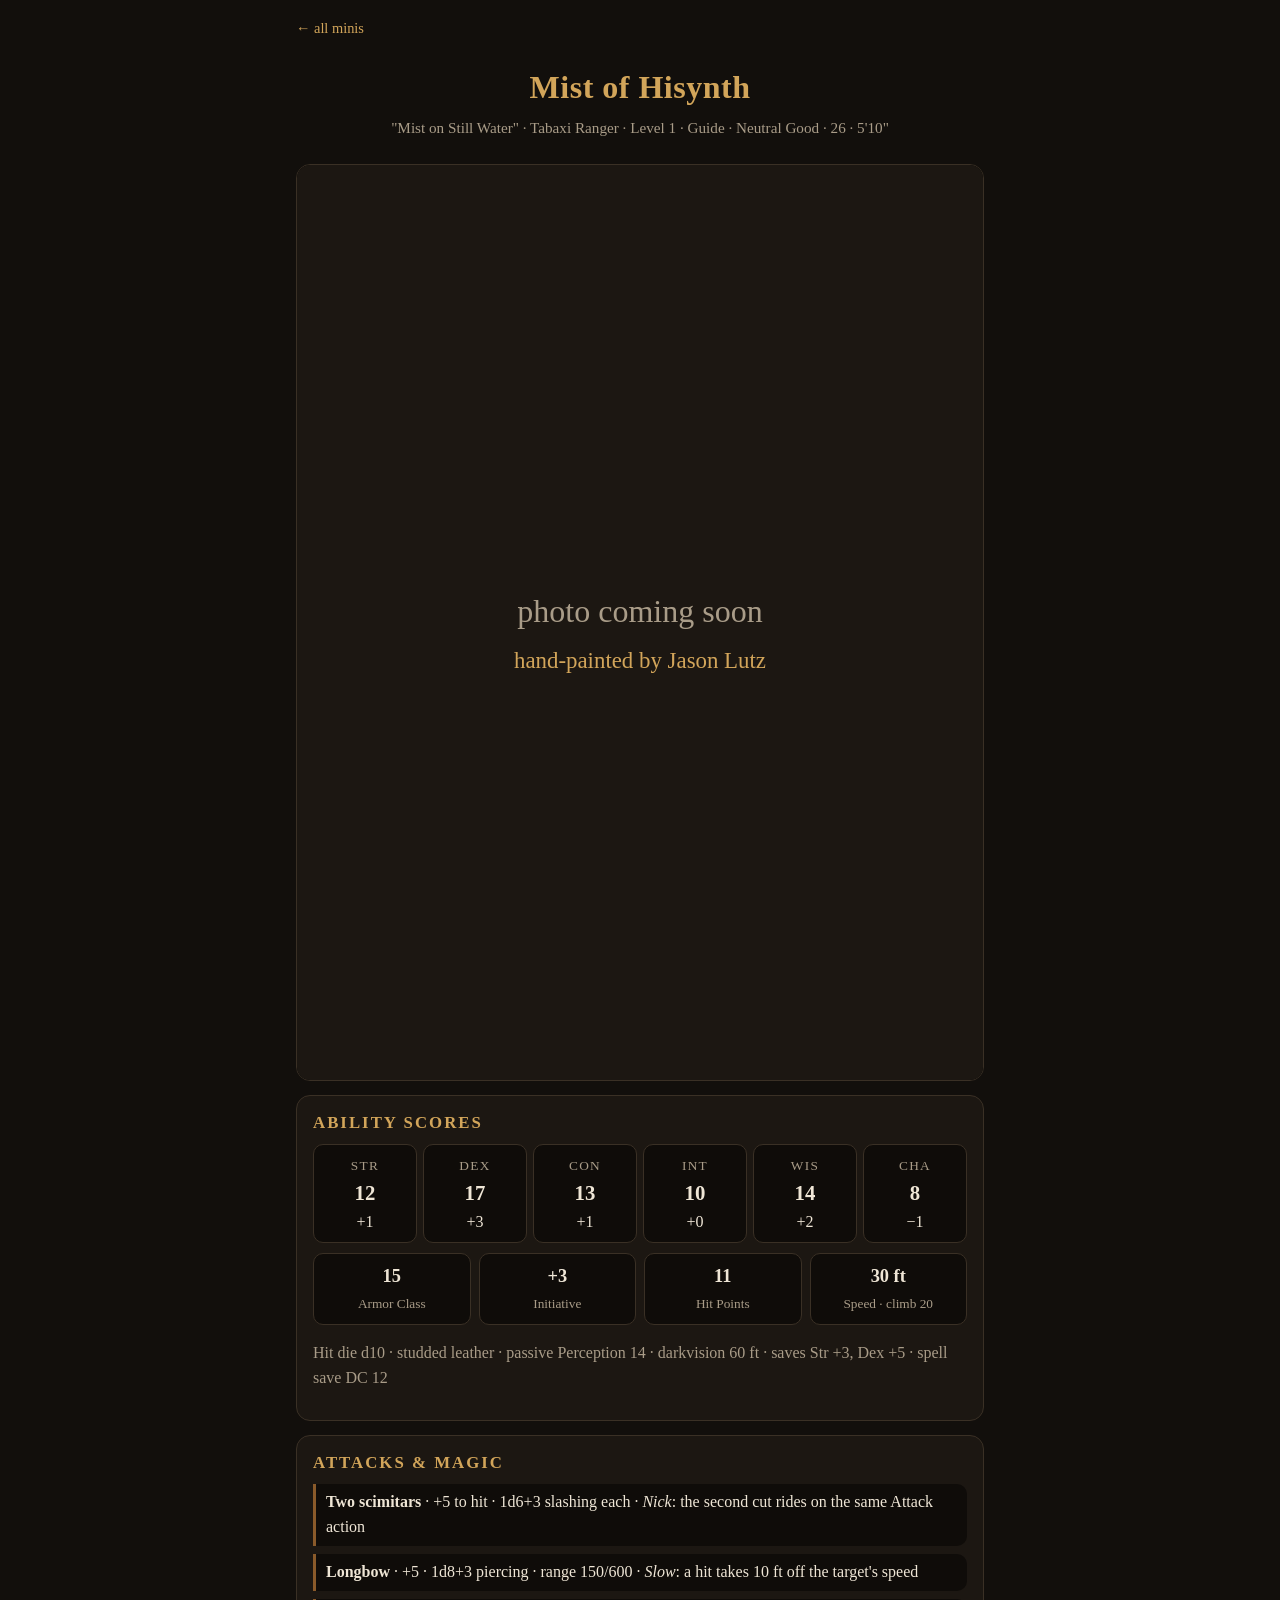
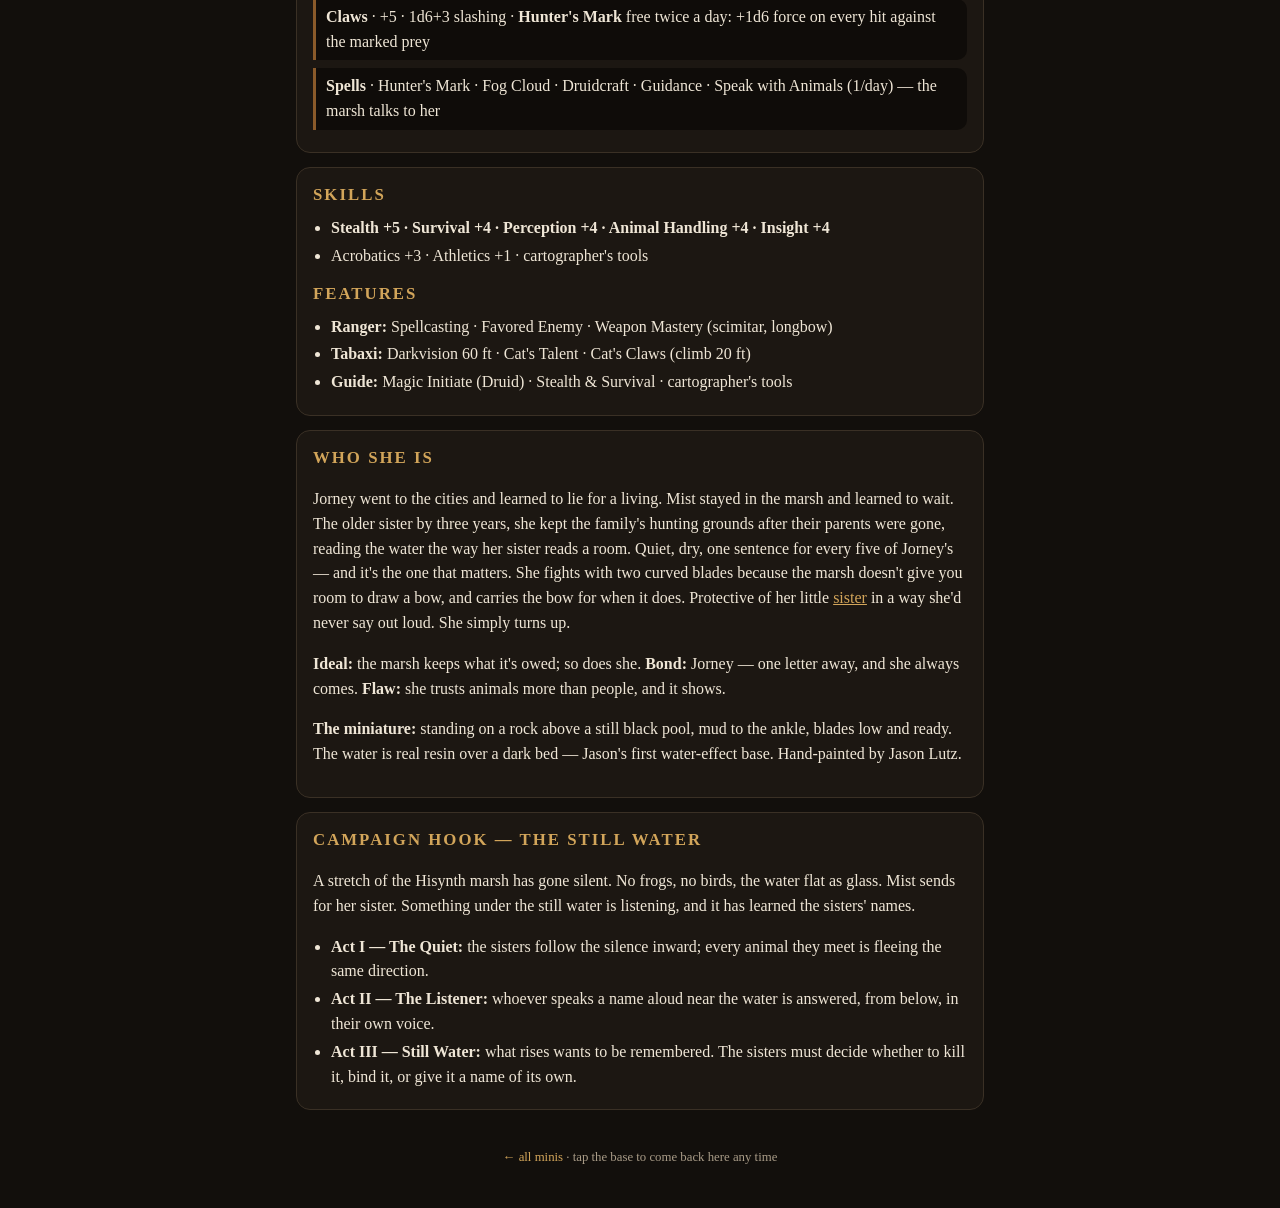
==== mist/index.html @ 2d6fec46 "The Minis — hand-painted miniature dossiers (Jorney + Mist of Hisynth)" ====
<!doctype html><html lang="en"><head><meta charset="utf-8"><meta name="viewport" content="width=device-width,initial-scale=1">
<title>Mist of Hisynth</title><link rel="stylesheet" href="../assets/style.css"></head><body><div class="wrap">
<a class="back" href="../">← all minis</a>
<header class="hero"><h1>Mist of Hisynth</h1><div class="sub">"Mist on Still Water" · Tabaxi Ranger · Level 1 · Guide · Neutral Good · 26 · 5'10"</div></header>
<div class="photos"><img class="photo" src="../assets/placeholder.svg" alt="Mist, painted miniature"></div>
<div class="card"><h2>Ability scores</h2><div class="stats">
<div class="stat"><small>STR</small><b>12</b>+1</div><div class="stat"><small>DEX</small><b>17</b>+3</div><div class="stat"><small>CON</small><b>13</b>+1</div>
<div class="stat"><small>INT</small><b>10</b>+0</div><div class="stat"><small>WIS</small><b>14</b>+2</div><div class="stat"><small>CHA</small><b>8</b>−1</div></div>
<div class="row"><div class="pill"><b>15</b><small>Armor Class</small></div><div class="pill"><b>+3</b><small>Initiative</small></div><div class="pill"><b>11</b><small>Hit Points</small></div><div class="pill"><b>30 ft</b><small>Speed · climb 20</small></div></div>
<p class="quiet">Hit die d10 · studded leather · passive Perception 14 · darkvision 60 ft · saves Str +3, Dex +5 · spell save DC 12</p></div>
<div class="card"><h2>Attacks &amp; magic</h2>
<div class="att"><b>Two scimitars</b> · +5 to hit · 1d6+3 slashing each · <i>Nick</i>: the second cut rides on the same Attack action</div>
<div class="att"><b>Longbow</b> · +5 · 1d8+3 piercing · range 150/600 · <i>Slow</i>: a hit takes 10 ft off the target's speed</div>
<div class="att"><b>Claws</b> · +5 · 1d6+3 slashing · <b>Hunter's Mark</b> free twice a day: +1d6 force on every hit against the marked prey</div>
<div class="att"><b>Spells</b> · Hunter's Mark · Fog Cloud · Druidcraft · Guidance · Speak with Animals (1/day) — the marsh talks to her</div></div>
<div class="card"><h2>Skills</h2><ul><li><b>Stealth +5 · Survival +4 · Perception +4 · Animal Handling +4 · Insight +4</b></li><li>Acrobatics +3 · Athletics +1 · cartographer's tools</li></ul>
<h2 style="margin-top:12px">Features</h2><ul><li><b>Ranger:</b> Spellcasting · Favored Enemy · Weapon Mastery (scimitar, longbow)</li><li><b>Tabaxi:</b> Darkvision 60 ft · Cat's Talent · Cat's Claws (climb 20 ft)</li><li><b>Guide:</b> Magic Initiate (Druid) · Stealth &amp; Survival · cartographer's tools</li></ul></div>
<div class="card"><h2>Who she is</h2><p>Jorney went to the cities and learned to lie for a living. Mist stayed in the marsh and learned to wait. The older sister by three years, she kept the family's hunting grounds after their parents were gone, reading the water the way her sister reads a room. Quiet, dry, one sentence for every five of Jorney's — and it's the one that matters. She fights with two curved blades because the marsh doesn't give you room to draw a bow, and carries the bow for when it does. Protective of her little <a href="../jorney/" style="color:var(--gold)">sister</a> in a way she'd never say out loud. She simply turns up.</p>
<p><b>Ideal:</b> the marsh keeps what it's owed; so does she. <b>Bond:</b> Jorney — one letter away, and she always comes. <b>Flaw:</b> she trusts animals more than people, and it shows.</p>
<p><b>The miniature:</b> standing on a rock above a still black pool, mud to the ankle, blades low and ready. The water is real resin over a dark bed — Jason's first water-effect base. Hand-painted by Jason Lutz.</p></div>
<div class="card"><h2>Campaign hook — The Still Water</h2><p>A stretch of the Hisynth marsh has gone silent. No frogs, no birds, the water flat as glass. Mist sends for her sister. Something under the still water is listening, and it has learned the sisters' names.</p>
<ul><li><b>Act I — The Quiet:</b> the sisters follow the silence inward; every animal they meet is fleeing the same direction.</li><li><b>Act II — The Listener:</b> whoever speaks a name aloud near the water is answered, from below, in their own voice.</li><li><b>Act III — Still Water:</b> what rises wants to be remembered. The sisters must decide whether to kill it, bind it, or give it a name of its own.</li></ul></div>
<footer><a href="../">← all minis</a> · tap the base to come back here any time</footer></div></body></html>
---- assets/style.css ----
:root{--bg:#120f0c;--card:#1c1712;--ink:#efe6d6;--dim:#a99c88;--gold:#d2a55a;--line:#3a3025;--accent:#8a5a2a}
*{box-sizing:border-box}body{margin:0;background:var(--bg);color:var(--ink);font:16px/1.55 Georgia,"Times New Roman",serif}
.wrap{max-width:720px;margin:0 auto;padding:16px}
header.hero{text-align:center;padding:22px 0 10px}header.hero h1{margin:0;font-size:2rem;color:var(--gold);letter-spacing:.5px}
header.hero .sub{color:var(--dim);font-size:.95rem;margin-top:4px}
.photo{width:100%;border-radius:14px;border:1px solid var(--line);display:block;background:#000}
.photos{display:grid;gap:10px;grid-template-columns:repeat(auto-fit,minmax(200px,1fr));margin:14px 0}
.card{background:var(--card);border:1px solid var(--line);border-radius:14px;padding:14px 16px;margin:14px 0}
.card h2{margin:0 0 8px;font-size:1.05rem;color:var(--gold);text-transform:uppercase;letter-spacing:.12em}
.stats{display:grid;grid-template-columns:repeat(6,1fr);gap:6px;text-align:center}
.stat{background:#0f0c09;border:1px solid var(--line);border-radius:10px;padding:8px 2px}.stat b{display:block;font-size:1.3rem}.stat small{color:var(--dim);letter-spacing:.1em}
.row{display:grid;grid-template-columns:repeat(auto-fit,minmax(130px,1fr));gap:8px;margin-top:10px}
.pill{background:#0f0c09;border:1px solid var(--line);border-radius:10px;padding:8px;text-align:center}.pill b{display:block;font-size:1.15rem}.pill small{color:var(--dim)}
ul{padding-left:18px;margin:6px 0}li{margin:3px 0}.quiet{color:var(--dim)}
.att{border-left:3px solid var(--accent);padding:6px 10px;margin:8px 0;background:#0f0c09;border-radius:0 10px 10px 0}
footer{text-align:center;color:var(--dim);font-size:.8rem;padding:24px 0}footer a{color:var(--gold);text-decoration:none}
a.back{color:var(--gold);text-decoration:none;font-size:.9rem}
.grid{display:grid;gap:14px;grid-template-columns:repeat(auto-fit,minmax(220px,1fr))}
.tile{background:var(--card);border:1px solid var(--line);border-radius:14px;overflow:hidden;text-decoration:none;color:var(--ink)}
.tile img{width:100%;aspect-ratio:3/4;object-fit:cover;display:block;background:#000}.tile .t{padding:10px 12px}.tile .t b{color:var(--gold)}
@media (max-width:480px){.stats{grid-template-columns:repeat(3,1fr)}}
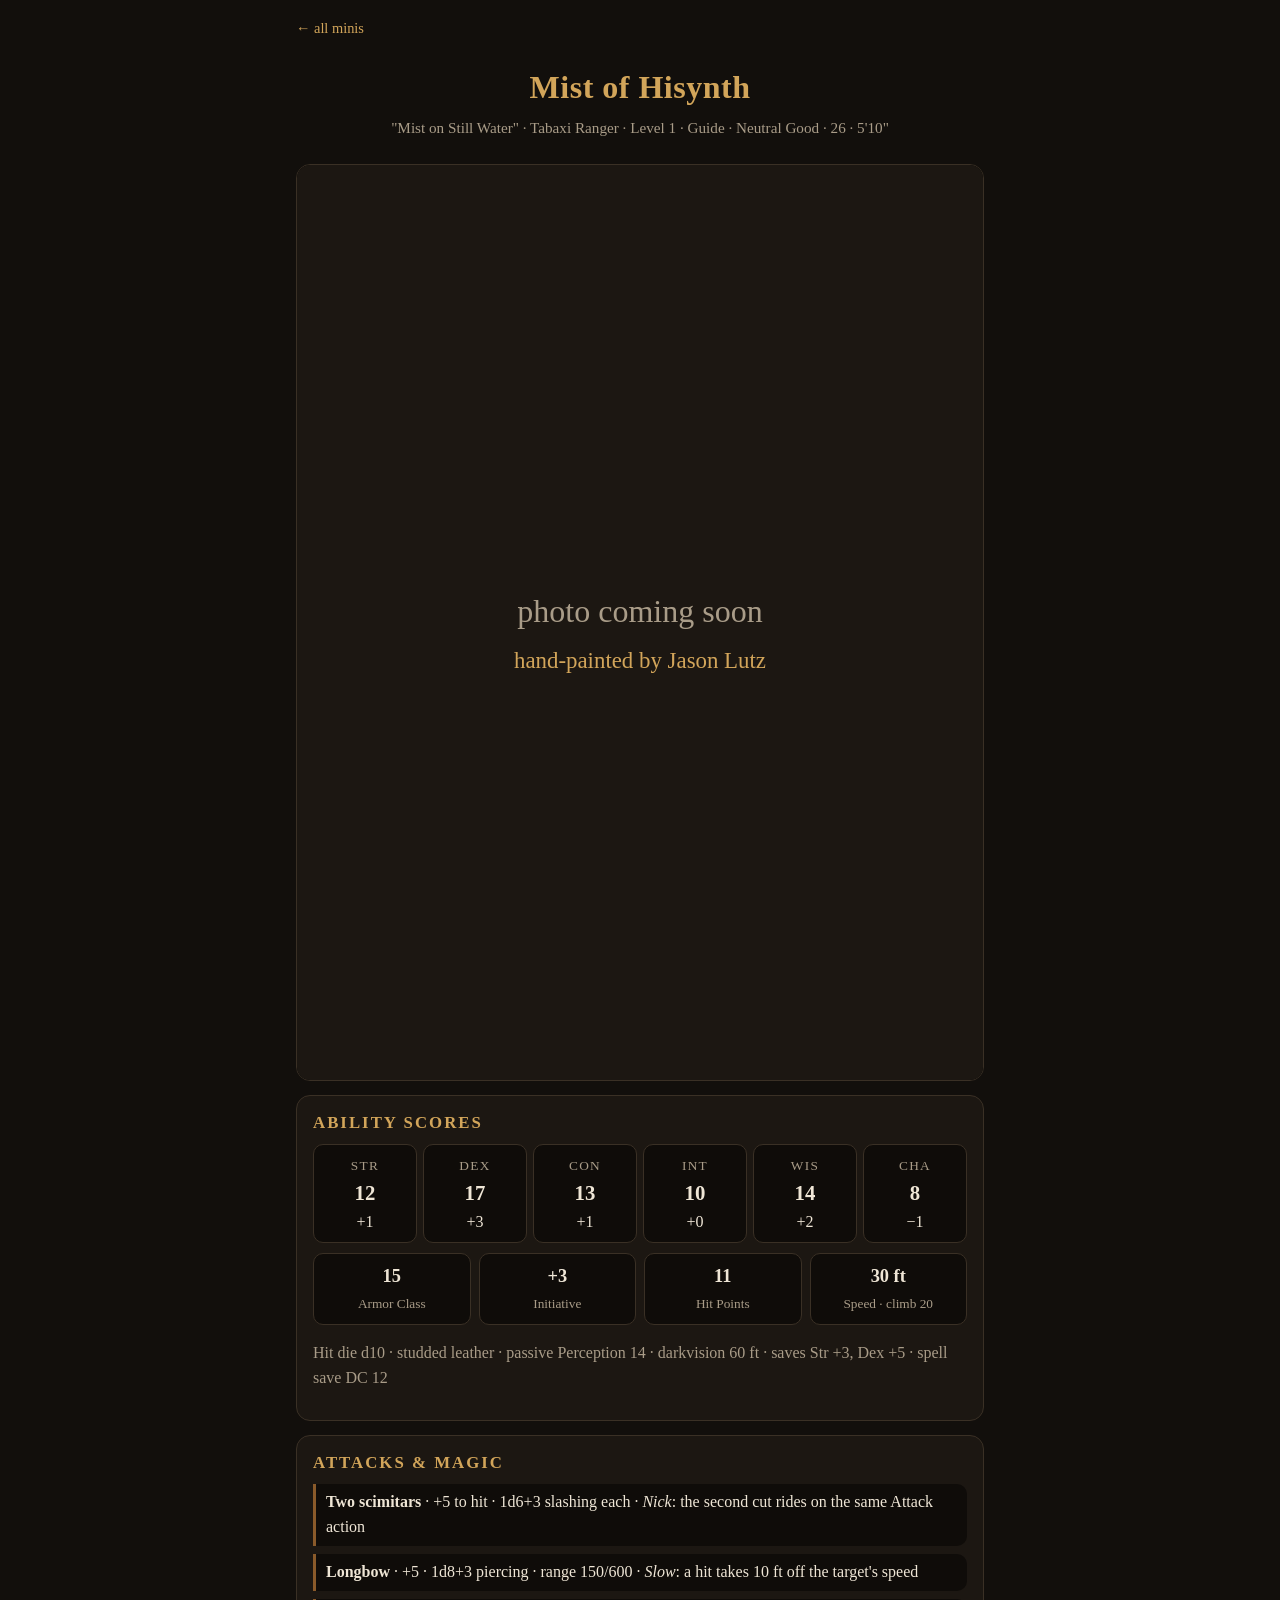
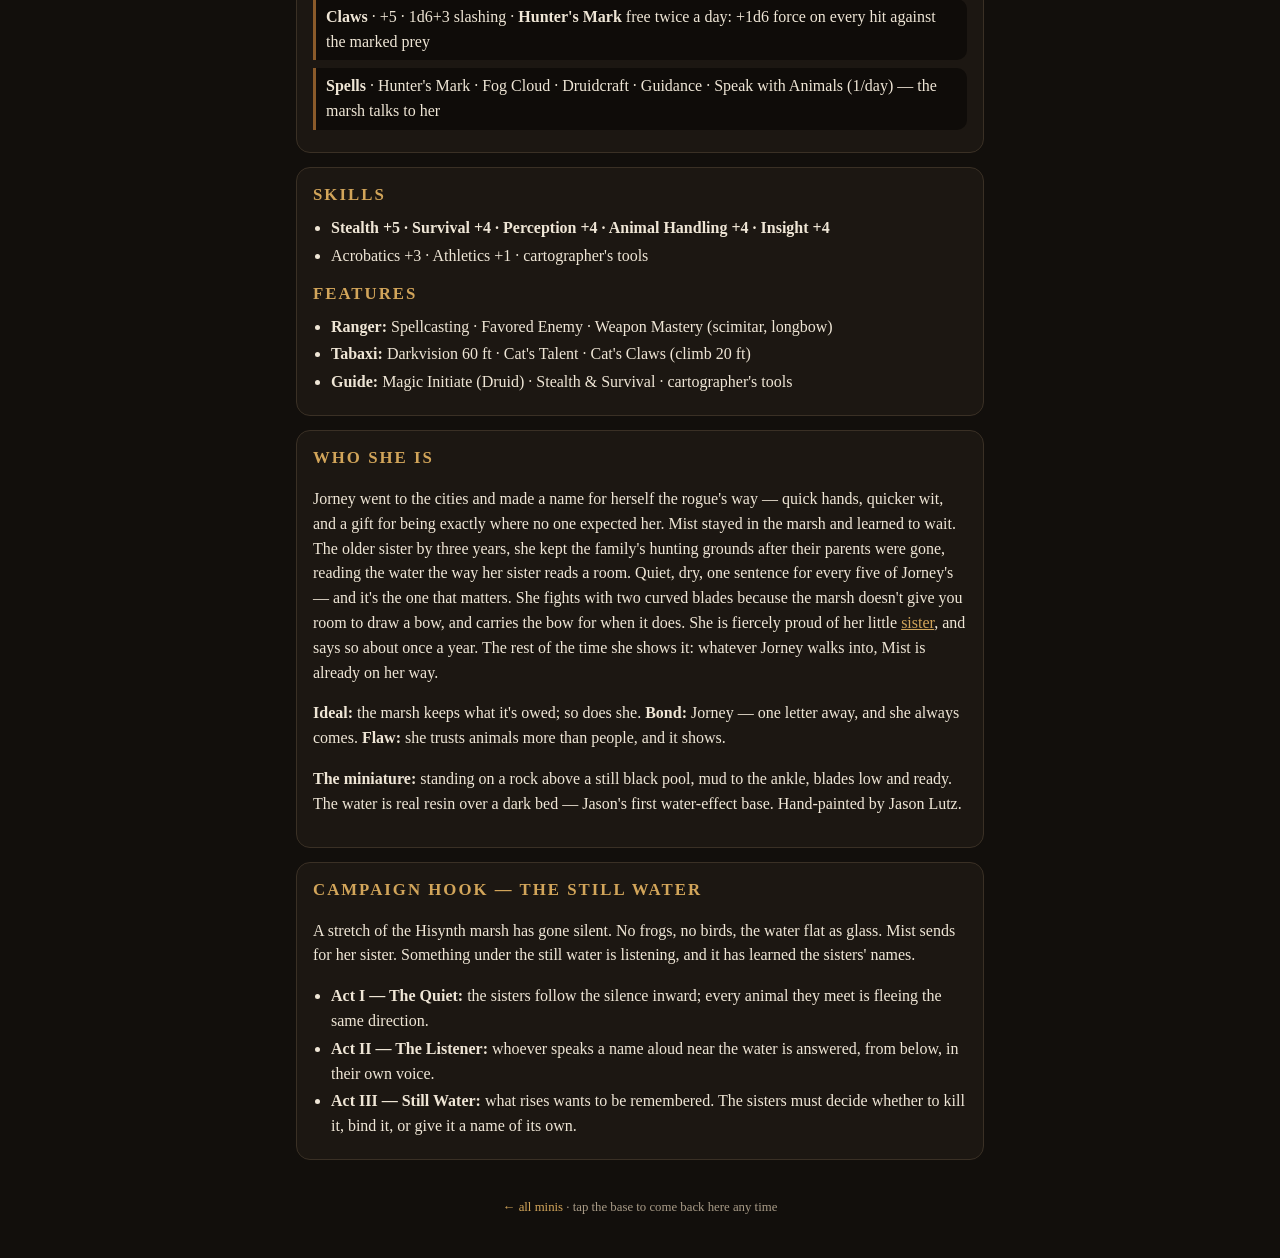
==== commit a41e2de8: "Softer, prouder sisters" ====
--- a/mist/index.html
+++ b/mist/index.html
@@ -15,7 +15,7 @@
 <div class="att"><b>Spells</b> · Hunter's Mark · Fog Cloud · Druidcraft · Guidance · Speak with Animals (1/day) — the marsh talks to her</div></div>
 <div class="card"><h2>Skills</h2><ul><li><b>Stealth +5 · Survival +4 · Perception +4 · Animal Handling +4 · Insight +4</b></li><li>Acrobatics +3 · Athletics +1 · cartographer's tools</li></ul>
 <h2 style="margin-top:12px">Features</h2><ul><li><b>Ranger:</b> Spellcasting · Favored Enemy · Weapon Mastery (scimitar, longbow)</li><li><b>Tabaxi:</b> Darkvision 60 ft · Cat's Talent · Cat's Claws (climb 20 ft)</li><li><b>Guide:</b> Magic Initiate (Druid) · Stealth &amp; Survival · cartographer's tools</li></ul></div>
-<div class="card"><h2>Who she is</h2><p>Jorney went to the cities and learned to lie for a living. Mist stayed in the marsh and learned to wait. The older sister by three years, she kept the family's hunting grounds after their parents were gone, reading the water the way her sister reads a room. Quiet, dry, one sentence for every five of Jorney's — and it's the one that matters. She fights with two curved blades because the marsh doesn't give you room to draw a bow, and carries the bow for when it does. Protective of her little <a href="../jorney/" style="color:var(--gold)">sister</a> in a way she'd never say out loud. She simply turns up.</p>
+<div class="card"><h2>Who she is</h2><p>Jorney went to the cities and made a name for herself the rogue's way — quick hands, quicker wit, and a gift for being exactly where no one expected her. Mist stayed in the marsh and learned to wait. The older sister by three years, she kept the family's hunting grounds after their parents were gone, reading the water the way her sister reads a room. Quiet, dry, one sentence for every five of Jorney's — and it's the one that matters. She fights with two curved blades because the marsh doesn't give you room to draw a bow, and carries the bow for when it does. She is fiercely proud of her little <a href="../jorney/" style="color:var(--gold)">sister</a>, and says so about once a year. The rest of the time she shows it: whatever Jorney walks into, Mist is already on her way.</p>
 <p><b>Ideal:</b> the marsh keeps what it's owed; so does she. <b>Bond:</b> Jorney — one letter away, and she always comes. <b>Flaw:</b> she trusts animals more than people, and it shows.</p>
 <p><b>The miniature:</b> standing on a rock above a still black pool, mud to the ankle, blades low and ready. The water is real resin over a dark bed — Jason's first water-effect base. Hand-painted by Jason Lutz.</p></div>
 <div class="card"><h2>Campaign hook — The Still Water</h2><p>A stretch of the Hisynth marsh has gone silent. No frogs, no birds, the water flat as glass. Mist sends for her sister. Something under the still water is listening, and it has learned the sisters' names.</p>
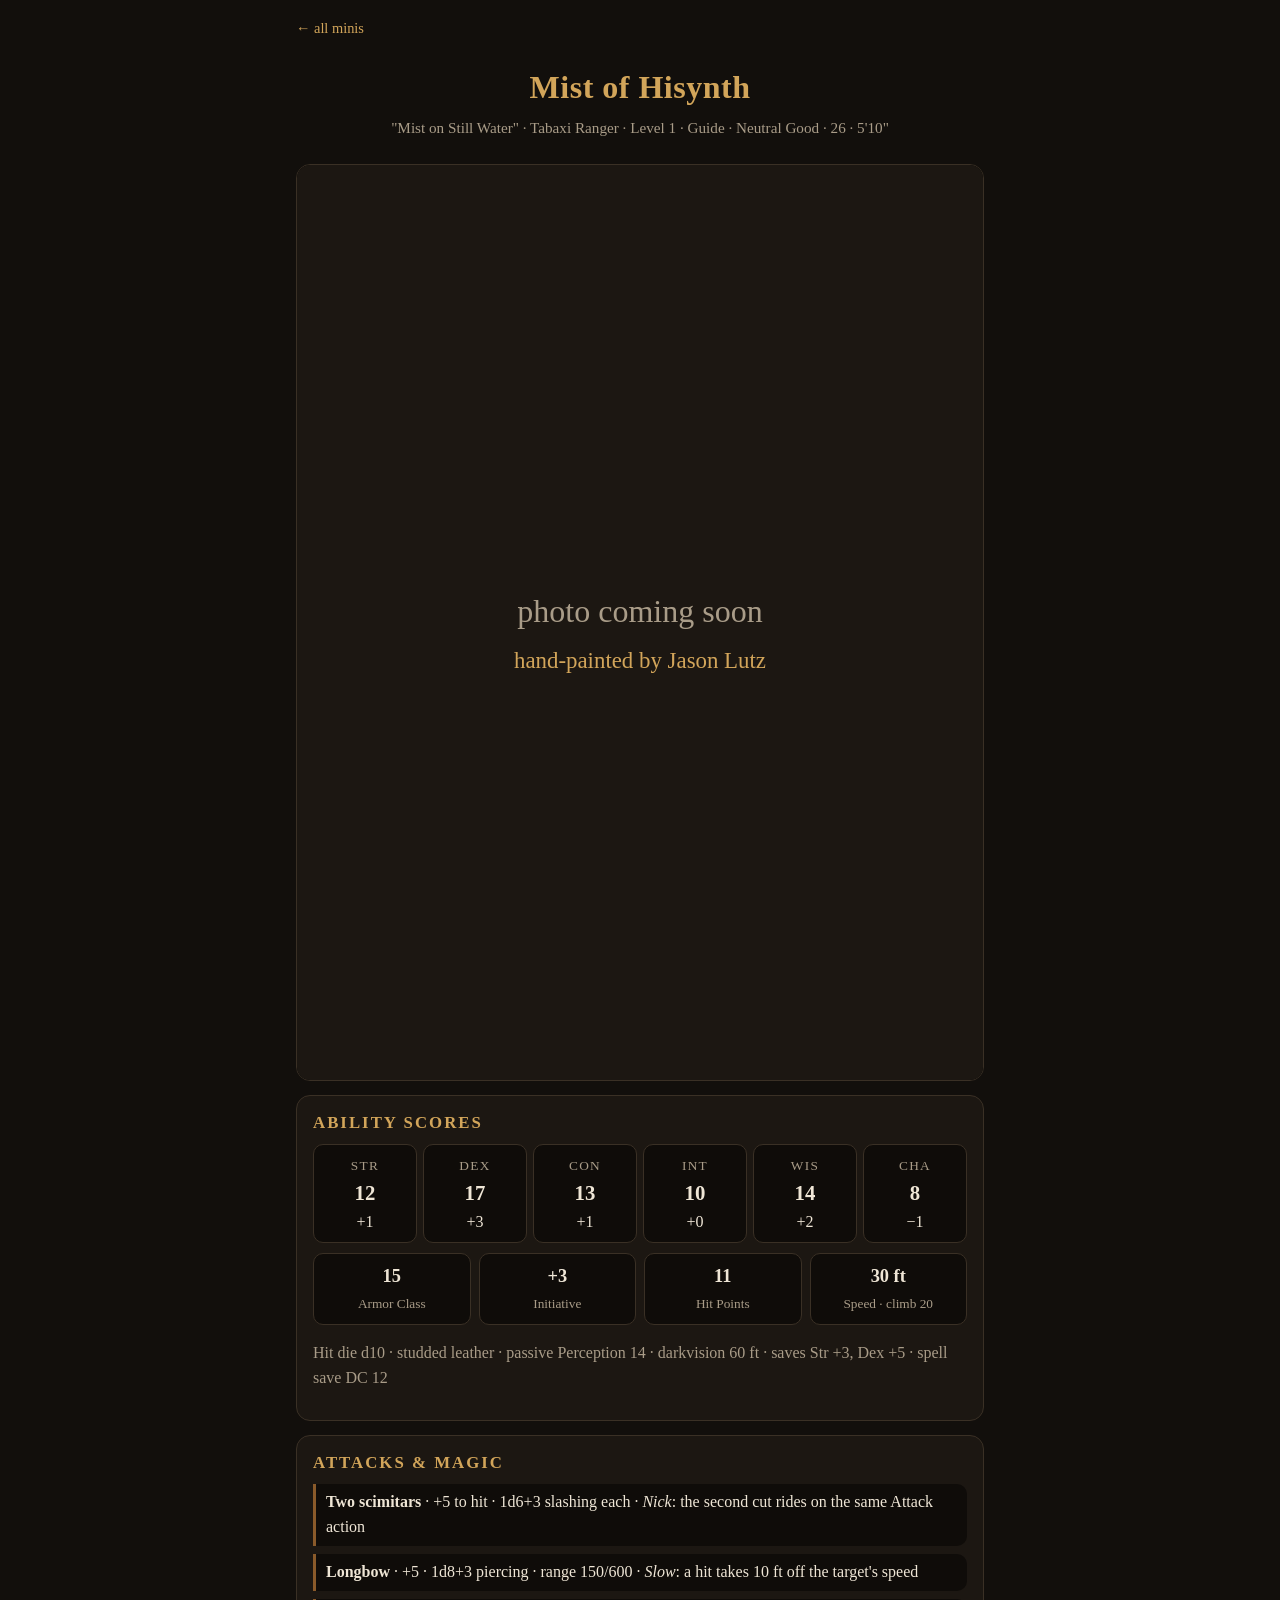
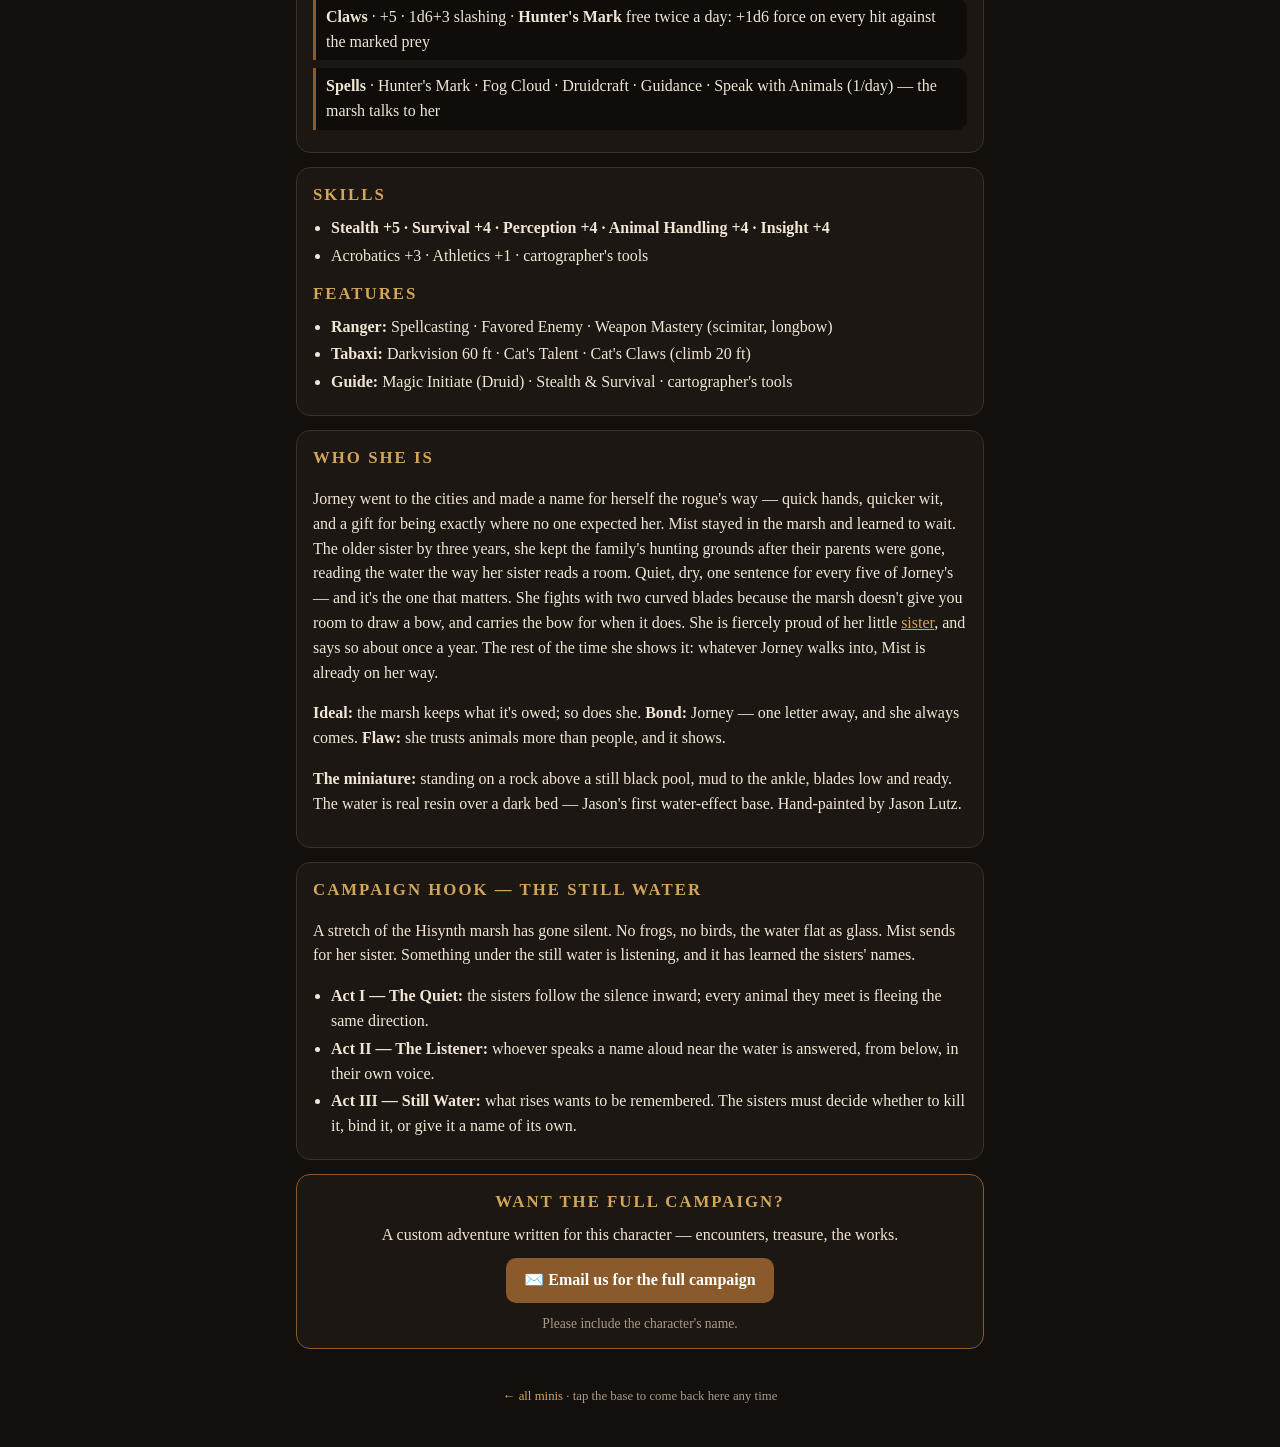
==== commit 5f0a2dc5: "Email us for the full campaign" ====
--- a/mist/index.html
+++ b/mist/index.html
@@ -20,4 +20,5 @@
 <p><b>The miniature:</b> standing on a rock above a still black pool, mud to the ankle, blades low and ready. The water is real resin over a dark bed — Jason's first water-effect base. Hand-painted by Jason Lutz.</p></div>
 <div class="card"><h2>Campaign hook — The Still Water</h2><p>A stretch of the Hisynth marsh has gone silent. No frogs, no birds, the water flat as glass. Mist sends for her sister. Something under the still water is listening, and it has learned the sisters' names.</p>
 <ul><li><b>Act I — The Quiet:</b> the sisters follow the silence inward; every animal they meet is fleeing the same direction.</li><li><b>Act II — The Listener:</b> whoever speaks a name aloud near the water is answered, from below, in their own voice.</li><li><b>Act III — Still Water:</b> what rises wants to be remembered. The sisters must decide whether to kill it, bind it, or give it a name of its own.</li></ul></div>
+<div class="card" style="text-align:center;border-color:var(--accent)"><h2>Want the full campaign?</h2><p style="margin:6px 0 10px">A custom adventure written for this character — encounters, treasure, the works.</p><a href="mailto:trambotic@gmail.com?subject=Full%20campaign%20%E2%80%94%20Mist%20of%20Hisynth&body=Character%20name%3A%20Mist%20of%20Hisynth%0A%0A" style="display:inline-block;background:var(--accent);color:#fff;text-decoration:none;padding:10px 18px;border-radius:10px;font-weight:bold">✉️ Email us for the full campaign</a><p class="quiet" style="margin:10px 0 0;font-size:.85rem">Please include the character's name.</p></div>
 <footer><a href="../">← all minis</a> · tap the base to come back here any time</footer></div></body></html>
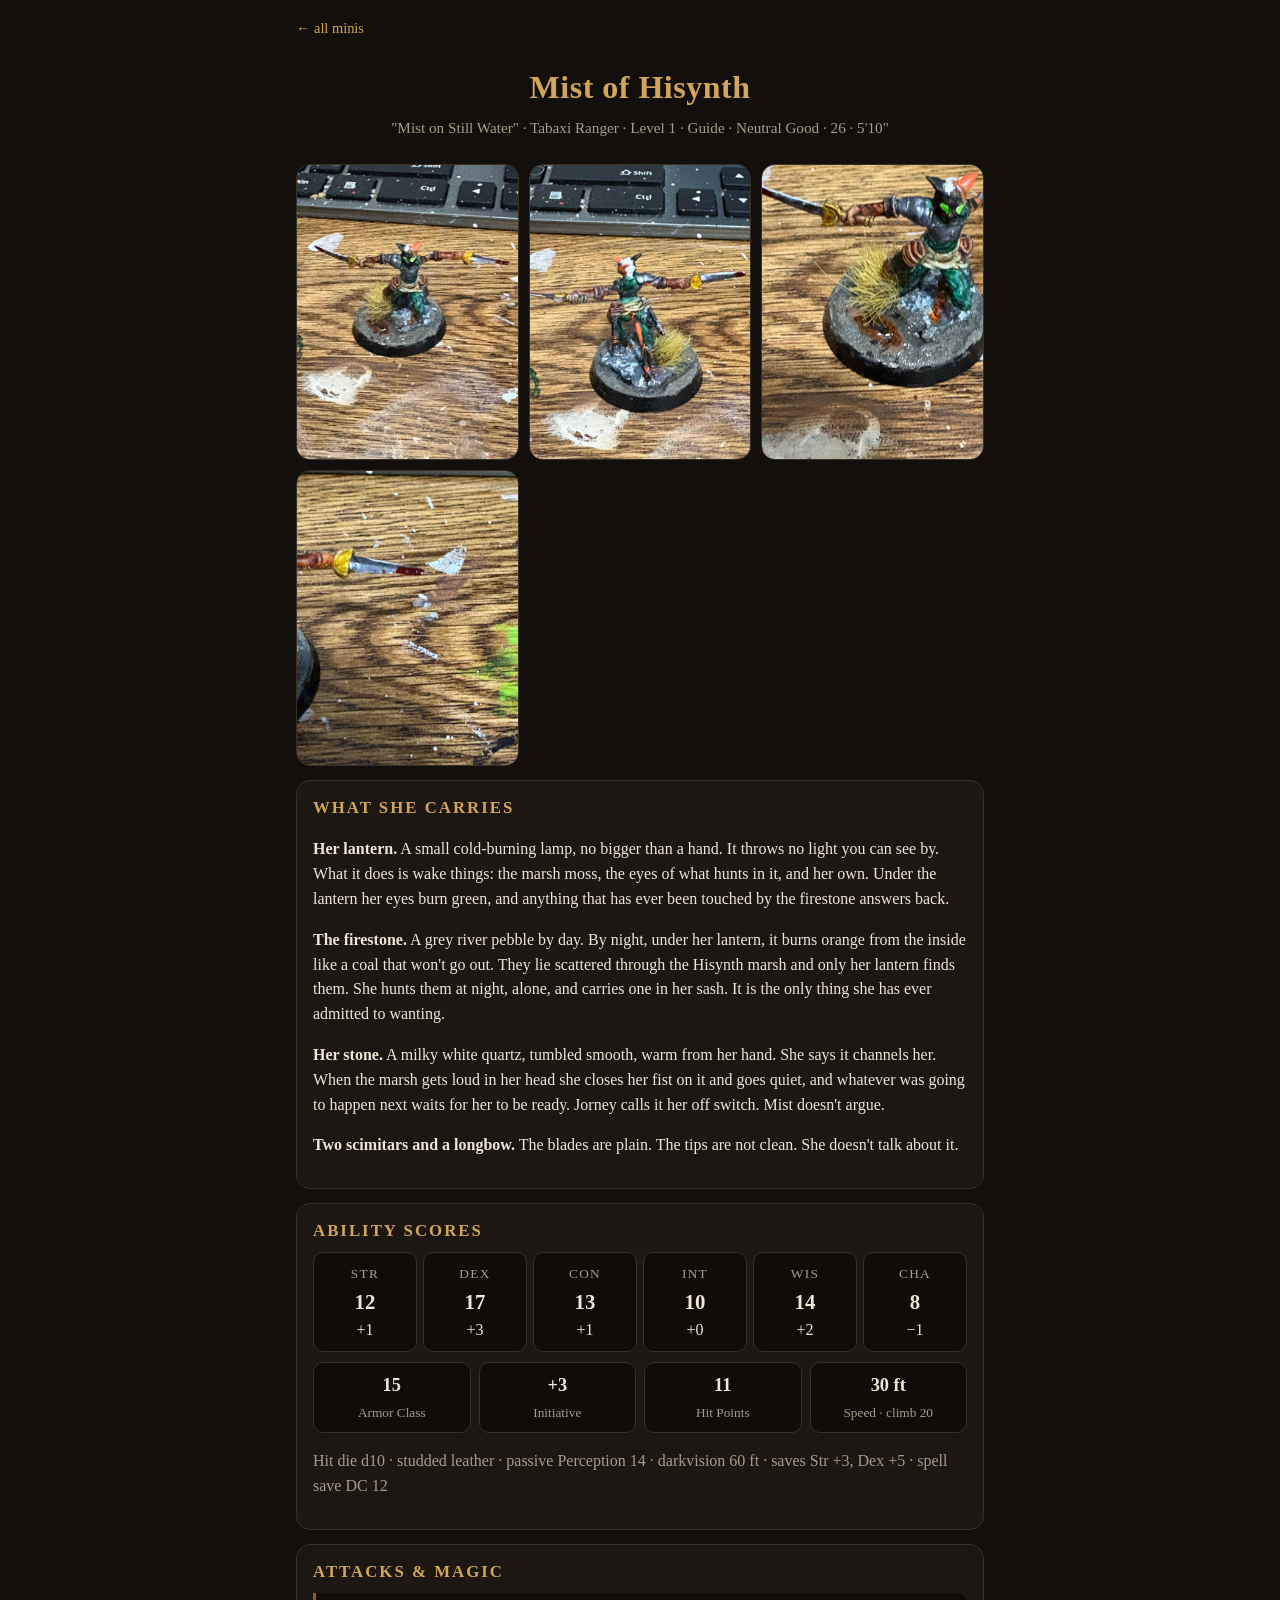
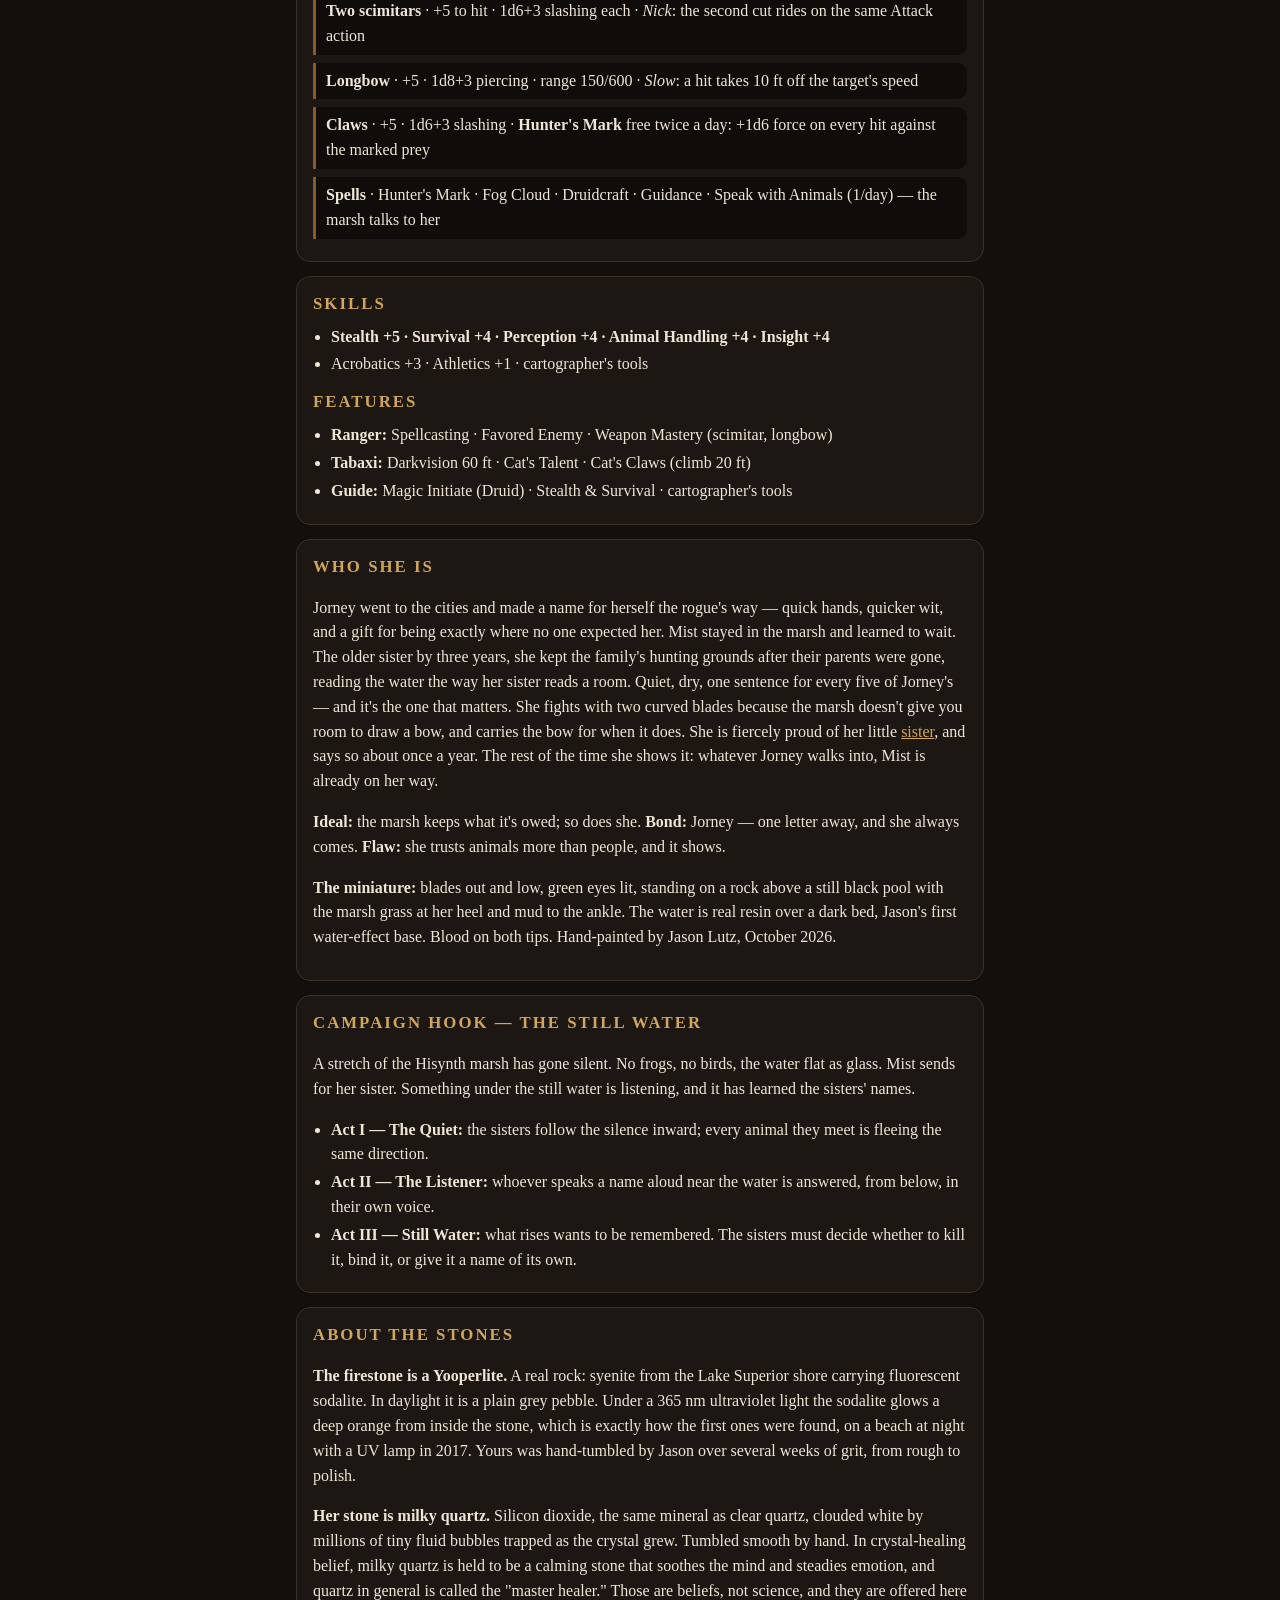
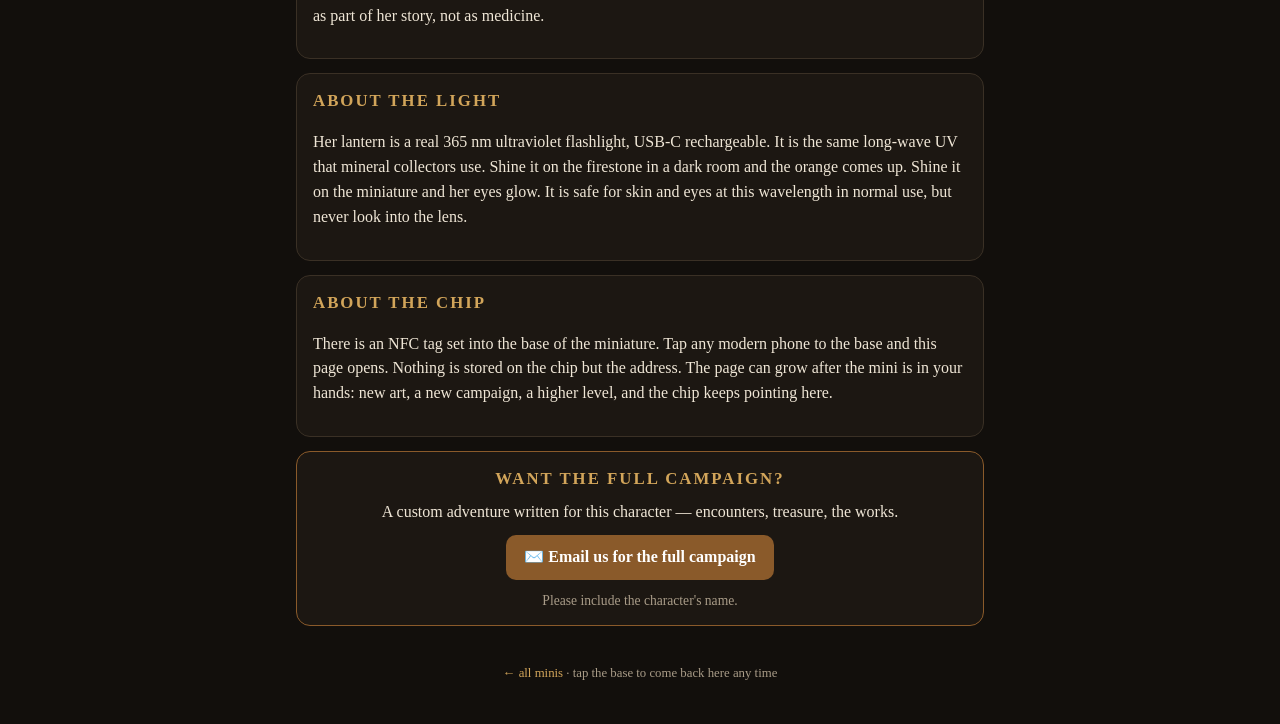
==== commit a7baff0a: "Mist of Hisynth: finished photos, what she carries, stones/light/chip sections" ====
--- a/mist/index.html
+++ b/mist/index.html
@@ -2,7 +2,12 @@
 <title>Mist of Hisynth</title><link rel="stylesheet" href="../assets/style.css"></head><body><div class="wrap">
 <a class="back" href="../">← all minis</a>
 <header class="hero"><h1>Mist of Hisynth</h1><div class="sub">"Mist on Still Water" · Tabaxi Ranger · Level 1 · Guide · Neutral Good · 26 · 5'10"</div></header>
-<div class="photos"><img class="photo" src="../assets/placeholder.svg" alt="Mist, painted miniature"></div>
+<div class="photos"><img class="photo" src="photos/mist-front.jpg" alt="Mist of Hisynth, painted miniature, blades out"><img class="photo" src="photos/mist-back.jpg" alt="Mist from behind, tail and sash"><img class="photo" src="photos/mist-base.jpg" alt="The base: marsh grass, mud and the still black pool"><img class="photo" src="photos/mist-blade.jpg" alt="Her scimitar, blooded at the tip"></div>
+<div class="card"><h2>What she carries</h2>
+<p><b>Her lantern.</b> A small cold-burning lamp, no bigger than a hand. It throws no light you can see by. What it does is wake things: the marsh moss, the eyes of what hunts in it, and her own. Under the lantern her eyes burn green, and anything that has ever been touched by the firestone answers back.</p>
+<p><b>The firestone.</b> A grey river pebble by day. By night, under her lantern, it burns orange from the inside like a coal that won't go out. They lie scattered through the Hisynth marsh and only her lantern finds them. She hunts them at night, alone, and carries one in her sash. It is the only thing she has ever admitted to wanting.</p>
+<p><b>Her stone.</b> A milky white quartz, tumbled smooth, warm from her hand. She says it channels her. When the marsh gets loud in her head she closes her fist on it and goes quiet, and whatever was going to happen next waits for her to be ready. Jorney calls it her off switch. Mist doesn't argue.</p>
+<p><b>Two scimitars and a longbow.</b> The blades are plain. The tips are not clean. She doesn't talk about it.</p></div>
 <div class="card"><h2>Ability scores</h2><div class="stats">
 <div class="stat"><small>STR</small><b>12</b>+1</div><div class="stat"><small>DEX</small><b>17</b>+3</div><div class="stat"><small>CON</small><b>13</b>+1</div>
 <div class="stat"><small>INT</small><b>10</b>+0</div><div class="stat"><small>WIS</small><b>14</b>+2</div><div class="stat"><small>CHA</small><b>8</b>−1</div></div>
@@ -17,8 +22,13 @@
 <h2 style="margin-top:12px">Features</h2><ul><li><b>Ranger:</b> Spellcasting · Favored Enemy · Weapon Mastery (scimitar, longbow)</li><li><b>Tabaxi:</b> Darkvision 60 ft · Cat's Talent · Cat's Claws (climb 20 ft)</li><li><b>Guide:</b> Magic Initiate (Druid) · Stealth &amp; Survival · cartographer's tools</li></ul></div>
 <div class="card"><h2>Who she is</h2><p>Jorney went to the cities and made a name for herself the rogue's way — quick hands, quicker wit, and a gift for being exactly where no one expected her. Mist stayed in the marsh and learned to wait. The older sister by three years, she kept the family's hunting grounds after their parents were gone, reading the water the way her sister reads a room. Quiet, dry, one sentence for every five of Jorney's — and it's the one that matters. She fights with two curved blades because the marsh doesn't give you room to draw a bow, and carries the bow for when it does. She is fiercely proud of her little <a href="../jorney/" style="color:var(--gold)">sister</a>, and says so about once a year. The rest of the time she shows it: whatever Jorney walks into, Mist is already on her way.</p>
 <p><b>Ideal:</b> the marsh keeps what it's owed; so does she. <b>Bond:</b> Jorney — one letter away, and she always comes. <b>Flaw:</b> she trusts animals more than people, and it shows.</p>
-<p><b>The miniature:</b> standing on a rock above a still black pool, mud to the ankle, blades low and ready. The water is real resin over a dark bed — Jason's first water-effect base. Hand-painted by Jason Lutz.</p></div>
+<p><b>The miniature:</b> blades out and low, green eyes lit, standing on a rock above a still black pool with the marsh grass at her heel and mud to the ankle. The water is real resin over a dark bed, Jason's first water-effect base. Blood on both tips. Hand-painted by Jason Lutz, October 2026.</p></div>
 <div class="card"><h2>Campaign hook — The Still Water</h2><p>A stretch of the Hisynth marsh has gone silent. No frogs, no birds, the water flat as glass. Mist sends for her sister. Something under the still water is listening, and it has learned the sisters' names.</p>
 <ul><li><b>Act I — The Quiet:</b> the sisters follow the silence inward; every animal they meet is fleeing the same direction.</li><li><b>Act II — The Listener:</b> whoever speaks a name aloud near the water is answered, from below, in their own voice.</li><li><b>Act III — Still Water:</b> what rises wants to be remembered. The sisters must decide whether to kill it, bind it, or give it a name of its own.</li></ul></div>
-<div class="card" style="text-align:center;border-color:var(--accent)"><h2>Want the full campaign?</h2><p style="margin:6px 0 10px">A custom adventure written for this character — encounters, treasure, the works.</p><a href="mailto:trambotic@gmail.com?subject=Full%20campaign%20%E2%80%94%20Mist%20of%20Hisynth&body=Character%20name%3A%20Mist%20of%20Hisynth%0A%0A" style="display:inline-block;background:var(--accent);color:#fff;text-decoration:none;padding:10px 18px;border-radius:10px;font-weight:bold">✉️ Email us for the full campaign</a><p class="quiet" style="margin:10px 0 0;font-size:.85rem">Please include the character's name.</p></div>
+<div class="card"><h2>About the stones</h2>
+<p><b>The firestone is a Yooperlite.</b> A real rock: syenite from the Lake Superior shore carrying fluorescent sodalite. In daylight it is a plain grey pebble. Under a 365 nm ultraviolet light the sodalite glows a deep orange from inside the stone, which is exactly how the first ones were found, on a beach at night with a UV lamp in 2017. Yours was hand-tumbled by Jason over several weeks of grit, from rough to polish.</p>
+<p><b>Her stone is milky quartz.</b> Silicon dioxide, the same mineral as clear quartz, clouded white by millions of tiny fluid bubbles trapped as the crystal grew. Tumbled smooth by hand. In crystal-healing belief, milky quartz is held to be a calming stone that soothes the mind and steadies emotion, and quartz in general is called the "master healer." Those are beliefs, not science, and they are offered here as part of her story, not as medicine.</p></div>
+<div class="card"><h2>About the light</h2><p>Her lantern is a real 365 nm ultraviolet flashlight, USB-C rechargeable. It is the same long-wave UV that mineral collectors use. Shine it on the firestone in a dark room and the orange comes up. Shine it on the miniature and her eyes glow. It is safe for skin and eyes at this wavelength in normal use, but never look into the lens.</p></div>
+<div class="card"><h2>About the chip</h2><p>There is an NFC tag set into the base of the miniature. Tap any modern phone to the base and this page opens. Nothing is stored on the chip but the address. The page can grow after the mini is in your hands: new art, a new campaign, a higher level, and the chip keeps pointing here.</p></div>
+<div class="card" style="text-align:center;border-color:var(--accent)"><h2>Want the full campaign?</h2><p style="margin:6px 0 10px">A custom adventure written for this character — encounters, treasure, the works.</p><a href="mailto:trambottic@gmail.com?subject=Full%20campaign%20%E2%80%94%20Mist%20of%20Hisynth&body=Character%20name%3A%20Mist%20of%20Hisynth%0A%0A" style="display:inline-block;background:var(--accent);color:#fff;text-decoration:none;padding:10px 18px;border-radius:10px;font-weight:bold">✉️ Email us for the full campaign</a><p class="quiet" style="margin:10px 0 0;font-size:.85rem">Please include the character's name.</p></div>
 <footer><a href="../">← all minis</a> · tap the base to come back here any time</footer></div></body></html>
